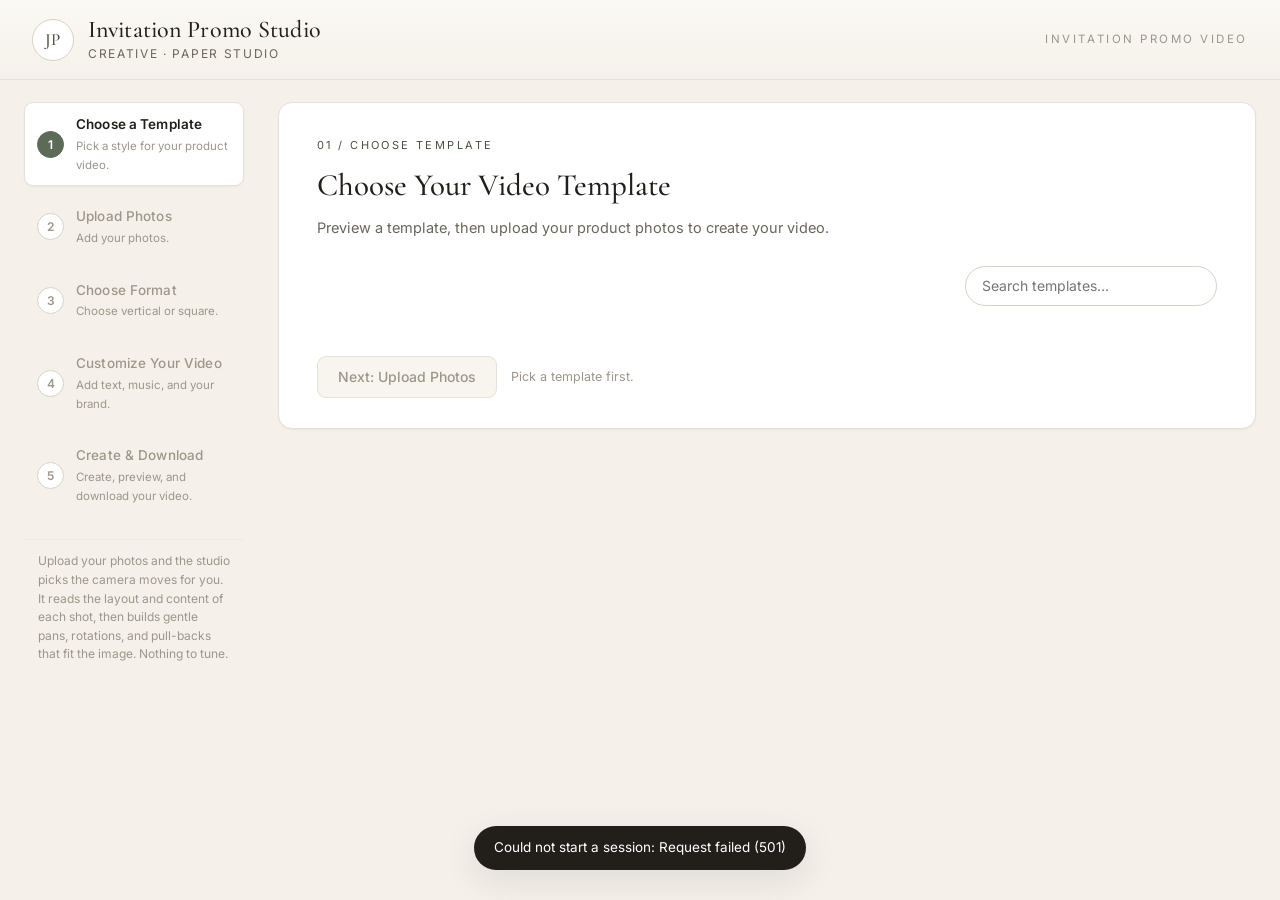
==== static/index.html @ b009c905 "新模版: B&W → Color Reveal (bw_reveal) 2-12 张请柬/纸品图, 每图先黑白再彩色揭示, 黑白与彩色为同一段连续运镜的前后两半(phase 0->0.5/0.5->1" ====
<!DOCTYPE html>
<html lang="en">
<head>
<meta charset="UTF-8">
<meta name="viewport" content="width=device-width, initial-scale=1.0">
<title>Invitation Promo Studio</title>
<link rel="preconnect" href="https://fonts.googleapis.com">
<link rel="preconnect" href="https://fonts.gstatic.com" crossorigin>
<link rel="stylesheet" href="https://fonts.googleapis.com/css2?family=Cormorant+Garamond:wght@400;500;600&family=Inter:wght@400;500;600&display=swap">
<link rel="stylesheet" href="/static/studio.css">
</head>
<body>

<header class="top">
  <div class="brand">
    <span class="mark">JP</span>
    <div class="brand-text">
      <h1>Invitation Promo Studio</h1>
      <p>Creative &middot; Paper Studio</p>
    </div>
  </div>
  <span class="top-tag">Invitation Promo Video</span>
  <!-- 2026-11-04：Studio setup 入口从前台隐藏（ARK key 等配置走 config.json，
       弹窗标记保留，JS 绑定不受影响） -->
  <button class="setup-btn" id="btnSetup" type="button" title="Studio setup" aria-label="Studio setup"
          hidden style="display:none">
    <svg width="17" height="17" viewBox="0 0 24 24" fill="none" stroke="currentColor"
         stroke-width="1.8" stroke-linecap="round" stroke-linejoin="round" aria-hidden="true">
      <line x1="4" y1="7" x2="20" y2="7"/><circle cx="9" cy="7" r="2.4" fill="var(--surface)"/>
      <line x1="4" y1="16" x2="20" y2="16"/><circle cx="15" cy="16" r="2.4" fill="var(--surface)"/>
    </svg>
  </button>
</header>

<div class="shell">

  <!-- step rail (left sidebar) -->
  <nav class="rail" id="rail">
    <button class="rail-item" data-step="1" type="button">
      <span class="dot">1</span>
      <span class="rail-txt">
        <span class="lbl">Choose a Template</span>
        <span class="sub">Pick a style for your product video.</span>
      </span>
    </button>
    <button class="rail-item" data-step="2" type="button">
      <span class="dot">2</span>
      <span class="rail-txt">
        <span class="lbl">Upload Photos</span>
        <span class="sub">Add your photos.</span>
      </span>
    </button>
    <button class="rail-item" data-step="3" type="button">
      <span class="dot">3</span>
      <span class="rail-txt">
        <span class="lbl">Choose Format</span>
        <span class="sub">Choose vertical or square.</span>
      </span>
    </button>
    <button class="rail-item" data-step="4" type="button">
      <span class="dot">4</span>
      <span class="rail-txt">
        <span class="lbl">Customize Your Video</span>
        <span class="sub">Add text, music, and your brand.</span>
      </span>
    </button>
    <button class="rail-item" data-step="5" type="button">
      <span class="dot">5</span>
      <span class="rail-txt">
        <span class="lbl">Create &amp; Download</span>
        <span class="sub">Create, preview, and download your video.</span>
      </span>
    </button>

    <div class="rail-note">
      Upload your photos and the studio picks the camera moves for you. It reads the layout and content
      of each shot, then builds gentle pans, rotations, and pull-backs that fit the image. Nothing to tune.
    </div>
  </nav>

  <!-- ============ Step 1 · choose template ============ -->
  <main class="main">
    <section class="card step" id="step1">
      <div class="eyebrow">01 / Choose template</div>
      <h2>Choose Your Video Template</h2>
      <p class="lede">Preview a template, then upload your product photos to create your video.</p>

      <div class="tpl-bar">
        <div class="tpl-chips" id="tplChips"></div>
        <input class="tpl-search" id="tplSearch" type="search" placeholder="Search templates&hellip;" aria-label="Search templates">
      </div>

      <div class="tpl-grid" id="tplGrid"></div>

      <div class="actions">
        <button class="btn btn-primary" id="btnToStep2" disabled>Next: Upload Photos</button>
        <span class="hint" id="step1Hint">Pick a template first.</span>
      </div>
    </section>

    <!-- ============ Step 2 · upload photos ============ -->
    <section class="card step" id="step2" hidden>
      <div class="eyebrow">02 / Upload photos</div>
      <h2>Add Your Product Photos</h2>
      <p class="lede">Upload a clear photo of your invitation suite. Keep all pieces fully visible and
        details in focus.</p>

      <div class="tpl-pick" id="tplPick"></div>

      <div class="drop" id="drop">
        <input type="file" id="fileInput" accept="image/*" multiple hidden>
        <div class="drop-inner">
          <span class="drop-ico">＋</span>
          <b>Click to upload photos, or drag and drop them here</b>
          <span class="drop-sub">JPG or PNG &middot; Original, high-resolution photos recommended</span>
        </div>
      </div>

      <div class="hint" id="uprog" hidden></div>

      <div class="t5-title-wrap" id="t5TitleWrap" hidden>
        <label class="field"><span>Opening title &middot; headline of the first scene (blank = TOP + photo count)</span>
          <input type="text" id="t5Title" maxlength="24" placeholder="Auto &mdash; e.g. TOP 6"></label>
        <label class="field"><span>Opening subtitle &middot; optional small line under the title</span>
          <input type="text" id="t5Sub" maxlength="60" placeholder="Optional &mdash; leave blank to skip"></label>
      </div>

      <div class="t5-title-wrap" id="carFieldsWrap" hidden>
        <label class="field"><span>Headline &middot; bold top line (e.g. NEW COLLECTION)</span>
          <input type="text" id="carTitle2" maxlength="30" value="NEW COLLECTION"></label>
        <label class="field"><span>Subtitle &middot; light line under the headline (e.g. Our Wedding Invitations)</span>
          <input type="text" id="carTitle1" maxlength="40" value="Our Wedding Invitations"></label>
        <label class="field"><span>Footer text &middot; your website or tagline</span>
          <input type="text" id="carFooter" maxlength="60" value="www.janicepaper.com"></label>
      </div>

      <div class="photos" id="photos"></div>

      <div class="actions">
        <button class="btn btn-quiet" id="btnBack1" type="button">Back to Templates</button>
        <button class="btn btn-primary" id="btnToStep3" disabled>Next: Choose Format</button>
        <span class="hint" id="eta"></span>
      </div>
    </section>

    <!-- ============ Step 3 · choose format ============ -->
    <section class="card step" id="step3" hidden>
      <div class="eyebrow">03 / Choose format</div>
      <h2>Choose Your Video Format</h2>
      <p class="lede">Choose the format that best fits where you&rsquo;ll share your video.</p>

      <div class="ratios" id="ratios"></div>

      <p class="hint" id="ratioKeep"></p>

      <div class="actions">
        <button class="btn btn-quiet" id="btnBack2" type="button">Back to Photos</button>
        <button class="btn btn-primary" id="btnToStep4" type="button">Next</button>
      </div>
    </section>

    <!-- ============ Step 4 · customize your video ============ -->
    <section class="card step" id="step4" hidden>
      <div class="eyebrow">04 / Customize Your Video</div>
      <h2>Customize Your Video</h2>
      <p class="lede">Add text, voiceover, music, and your logo. All optional.</p>

      <div class="shape-tpl">
        <span class="shape-tpl-lbl">Template</span>
        <span class="shape-tpl-moves" id="voTplInfo"></span>
      </div>

      <!-- Block 1 · On-Screen Text -->
      <div class="subcard" id="subCaptions">
        <div class="subcard-head">
          <span class="subcard-no">1</span>
          <div class="subcard-titles">
            <div class="subcard-title">On-Screen Text</div>
            <div class="subcard-sub">Add a short headline to your video.</div>
          </div>
          <label class="switch" title="Add captions">
            <!-- 2026-11-03：有文字版本的模版 Captions 默认开启 -->
            <input type="checkbox" id="capOn">
            <span class="switch-track"><span class="switch-thumb"></span></span>
          </label>
        </div>
        <div class="subcard-body" id="capFields" hidden>
          <div style="margin:0 0 12px" id="capFontWrap">
            <label class="field" style="max-width:320px"><span>Text style</span>
              <select id="capFont" style="width:100%">
                <option value="italic" selected>Serif Italic · Cormorant (default)</option>
                <option value="serif">Serif · Cormorant</option>
                <option value="light">Light Italic · Cormorant</option>
                <option value="script">Script · Great Vibes</option>
              </select>
            </label>
          </div>
          <!-- 2026-11-03 字体样式预览：按客户当前输入的文字实时渲染所选字体（白字、深底） -->
          <div class="font-preview" id="fontPreview" aria-hidden="true">
            <span id="fontPreviewText"></span>
          </div>
          <div id="capFieldsMulti" hidden>
            <label class="field"><span>Collection title · shown on the opening board</span>
              <input id="colTitle" type="text" maxlength="60" placeholder="Our Collection"></label>
          </div>
          <div id="capFieldsGrid" hidden>
            <div style="display:flex;gap:12px;flex-wrap:wrap">
              <label class="field" style="flex:1 1 200px"><span>Title · serif</span>
                <input id="fgTitle" type="text" maxlength="40" placeholder="WEDDING TREND"></label>
              <label class="field" style="flex:1 1 200px"><span>Subtitle · script</span>
                <input id="fgSub" type="text" maxlength="40" placeholder="Dusty Blue"></label>
            </div>
          </div>
          <div id="capFieldsLook" hidden>
            <div style="display:flex;gap:12px;flex-wrap:wrap">
              <label class="field" style="flex:1 1 200px"><span>Title · serif</span>
                <input id="wlTitle" type="text" maxlength="40" placeholder="WEDDING TREND"></label>
              <label class="field" style="flex:1 1 200px"><span>Subtitle · colour name &mdash; detected from your photos, edit if needed</span>
                <input id="wlSub" type="text" maxlength="40" value="" placeholder="e.g. Terracotta &amp; Rust"></label>
            </div>
            <div style="margin-top:8px;display:flex;gap:12px;align-items:center;flex-wrap:wrap">
              <span class="hint" style="margin:0">We read the palette name from your photos. Type your own wording if it doesn&rsquo;t match.</span>
              <button class="btn btn-quiet" id="wlRedetect" type="button" style="margin:0">Detect colours again</button>
            </div>
            <!-- 2026-11-05 用户③：色板编辑器——每档颜色可改名/微调色值，只展示图中实际出现的颜色 -->
            <div id="wlSwatches" style="margin-top:10px;display:flex;flex-direction:row;flex-wrap:wrap;gap:10px;align-items:center"></div>
            <span class="hint" style="display:block;margin-top:6px">Swatches are detected from your photos &mdash; fine-tune any shade before rendering. Only colours actually present are shown.</span>
          </div>
          <div id="capFieldsLine" hidden>
            <label class="field"><span>Video headline</span>
              <input id="capLine" type="text" maxlength="60" placeholder="Suggest Text"></label>
          </div>
          <div id="capFieldsFast" hidden>
            <label class="field"><span>On-screen caption · italic, shown throughout &mdash; leave blank for the default</span>
              <input id="fcText" type="text" maxlength="60" placeholder="the details, the day"></label>
          </div>
          <div id="capFieldsCin" hidden>
            <label class="field"><span>On-screen caption · italic, shown throughout &mdash; leave blank for the default</span>
              <input id="cinText" type="text" maxlength="60" placeholder="the details, the day"></label>
          </div>
          <div id="capFieldsThree" hidden>
            <label class="field"><span>On-screen subtitle &middot; shown in the upper part of the video &mdash; leave blank and we&rsquo;ll write one from your photos</span>
              <input id="tsText" type="text" maxlength="60" placeholder="Your three-screen story"></label>
          </div>
          <div id="capFieldsDecor" hidden>
            <label class="field"><span>On-screen text &middot; shown in the upper part of the video &mdash; leave blank and we&rsquo;ll write one from your photos</span>
              <input id="decorCap" type="text" maxlength="60" placeholder="Timeless details, beautifully made"></label>
          </div>
          <div id="capFieldsBw" hidden>
            <label class="field"><span>Opening title &middot; italic serif, shown for 1 second &mdash; leave blank for the default</span>
              <input id="bwText" type="text" maxlength="60" placeholder="details ...incoming"></label>
          </div>
        </div>
      </div>

      <!-- Block 2 · Voiceover -->
      <div class="subcard" id="subVoiceover">
        <div class="subcard-head">
          <span class="subcard-no">2</span>
          <div class="subcard-titles">
            <div class="subcard-title">Voiceover</div>
            <div class="subcard-sub">Add an AI-generated voice to introduce your design.</div>
          </div>
          <label class="switch" title="Add AI voiceover">
            <input type="checkbox" id="voOn">
            <span class="switch-track"><span class="switch-thumb"></span></span>
          </label>
        </div>
        <div class="subcard-body" id="voFields" hidden>
          <label class="field"><span>Key product detail</span>
            <input id="voSelling" type="text" maxlength="80" placeholder="hot-foil stamping on textured cotton paper"></label>
          <label class="field"><span>Call to action</span>
            <select id="voCta" style="width:100%;max-width:420px">
              <option value="view">See the full collection</option>
              <option value="inquire">Ask about custom orders</option>
              <option value="samples">Request samples</option>
            </select></label>
          <p class="hint" style="margin-top:8px">A short English narration is written to match your video&rsquo;s timing and burned in as subtitles. Adds about a minute.</p>
        </div>
      </div>

      <!-- Block 3 · Branding -->
      <div class="subcard" id="subBranding">
        <div class="subcard-head">
          <span class="subcard-no">3</span>
          <div class="subcard-titles">
            <div class="subcard-title">Logo &amp; End Card</div>
            <div class="subcard-sub">Add your logo and a closing tagline at the end of the video.</div>
          </div>
          <label class="switch" title="Enable branding outro">
            <input type="checkbox" id="brandOn">
            <span class="switch-track"><span class="switch-thumb"></span></span>
          </label>
        </div>
        <div class="subcard-body" id="brandFields" hidden>
          <label class="field" style="max-width:420px"><span>Logo · PNG (transparent) or JPG — both supported</span>
            <span class="upload-pill" id="logoPill">
              <span class="upload-pill-txt" id="logoName">No logo selected</span>
              <span class="upload-pill-btn">Upload logo
                <input id="logoFile" type="file" accept="image/png,image/*" hidden>
              </span>
            </span>
          </label>
          <label class="field" style="max-width:420px"><span>Tagline (optional)</span>
            <input id="brandTagline" type="text" maxlength="60" placeholder="Optional &mdash; e.g. Made with care"></label>
          <p class="hint" id="logoHint" style="margin-top:8px" hidden></p>
        </div>
      </div>

      <!-- Block 4 · Background Music -->
      <div class="subcard" id="subMusic">
        <div class="subcard-head">
          <span class="subcard-no">4</span>
          <div class="subcard-titles">
            <div class="subcard-title">Background Music</div>
            <div class="subcard-sub">Use the template music, upload your own, or create a video without music.</div>
          </div>
        </div>
        <div class="subcard-body" id="bgmFields">
          <div style="display:flex;gap:12px;align-items:flex-end;flex-wrap:wrap">
            <label class="field" style="flex:1 1 260px">
              <span>Music</span>
              <select id="bgmSel" style="width:100%">
                <option value="" selected>Use Template Music</option>
                <option value="__upload__">Upload My Own Music</option>
                <option value="__none__">No Music</option>
              </select>
            </label>
            <label class="btn btn-quiet" style="margin:0;cursor:pointer">Upload Music
              <input id="bgmFile" type="file" accept=".mp3,.wav,.m4a,.ogg,.flac,audio/*" hidden>
            </label>
          </div>
          <p class="hint" id="bgmHint" style="margin-top:8px" hidden></p>
        </div>
      </div>

      <div class="actions">
        <button class="btn btn-quiet" id="btnBack2b" type="button">Back to Photos</button>
        <button class="btn btn-primary" id="btnToStep5" type="button">Create Video</button>
      </div>
    </section>

    <!-- ============ Step 5 · create & download ============ -->
    <section class="card step" id="step5" hidden>
      <div class="eyebrow">05 / Generate video</div>
      <h2 id="s4Title">Creating Your Video</h2>
      <p class="lede" id="s4Lede">Your video is being created. Please keep this tab open until it&rsquo;s ready.</p>

      <div class="renderbox" id="renderBox">
        <div class="bar big"><div class="bar-fill" id="renderFill"></div></div>
        <div class="renderstatus" id="renderStatus">Starting&hellip;</div>
      </div>

      <div class="result" id="result" hidden>
        <div class="result-stage">
          <video id="resultVideo" controls playsinline preload="metadata"></video>
        </div>
        <div class="videoerr" id="videoErr" hidden></div>
        <div class="result-meta" id="resultMeta"></div>
        <div class="actions">
          <a class="btn btn-primary" id="btnDownload" download>Download video</a>
          <button class="btn btn-quiet" id="btnAgain" type="button">Make another video</button>
        </div>
      </div>

      <div class="err" id="renderErr" hidden></div>
    </section>

  </main>

  <!-- right · progress summary -->
  <aside class="aside" id="aside">
    <div class="aside-card">
      <h3>Video Summary</h3>
      <ul class="aside-list" id="asideList"></ul>
      <p class="aside-note">Photos stay private and are removed automatically when you close this tab.</p>
    </div>
  </aside>

</div>

<!-- setup modal (admin) -->
<div class="mask" id="setupModal" hidden>
  <div class="modal">
    <div class="modal-head">
      <h2>Studio setup</h2>
      <button class="x" id="btnSetupClose" type="button" title="Close">&times;</button>
    </div>
    <p class="hint">The photo read and any AI features use this Volcengine Ark key. Leave it blank to run on local compute only.</p>
    <label class="field"><span>ARK API key</span>
      <input type="password" id="cfgKey" placeholder="Paste your Volcengine Ark API key"></label>
    <label class="field"><span>Endpoint</span>
      <input id="cfgEp" placeholder="https://ark.cn-beijing.volces.com/api/v3"></label>
    <div class="modal-actions">
      <button class="btn btn-quiet" id="btnCfgTest" type="button">Test connection</button>
      <span class="hint" id="cfgTestOut"></span>
      <span class="spacer"></span>
      <button class="btn btn-quiet" id="btnCfgCancel" type="button">Cancel</button>
      <button class="btn btn-primary" id="btnCfgSave" type="button">Save</button>
    </div>
  </div>
</div>

<div class="toast" id="toast" hidden></div>

<!-- uploaded-photo preview lightbox（2026-11-03：上传图片点击放大预览） -->
<div class="mask" id="photoLightbox" hidden>
  <div class="lb">
    <button class="lb-x" id="photoLbClose" type="button" title="Close">&times;</button>
    <img id="photoLbImg" alt="">
  </div>
</div>

<!-- template preview lightbox -->
<div class="mask" id="tplLightbox" hidden>
  <div class="lb">
    <button class="lb-x" id="tplLbClose" type="button" title="Close">&times;</button>
    <!-- The sample video carries music: opening it is a user gesture, so the browser allows playback with sound -->
    <video id="tplLbVideo" controls loop playsinline preload="auto"></video>
    <div class="lb-cap" id="tplLbCap"></div>
  </div>
</div>

<script src="/static/studio.js"></script>
</body>
</html>
---- static/studio.css ----
/* ============================================================================
   Invitation Promo Studio · client-facing shell
   Warm paper / editorial minimal. Same palette as the studio design system.
   Only what a client needs: add photos → pick a length → render & download.
   ========================================================================== */

:root {
  --paper:        #F5F1EA;
  --paper-tint:   #FBF9F5;
  --surface:      #FFFFFF;
  --surface-sunk: #F8F5EF;
  --line:         #E7E1D6;
  --line-soft:    #EFEBE3;
  --line-strong:  #D9D2C5;

  --ink:          #221F1B;
  --ink-2:        #6C655B;
  --ink-3:        #9E968A;

  --accent:       #5C6B57;
  --accent-deep:  #46513F;
  --accent-tint:  #EDF1E9;

  --ok:           #4C7A5E;
  --ok-tint:      #EDF4EF;
  --bad:          #A8524A;
  --bad-tint:     #F8EDEC;
  --warn:         #8E6F33;
  --warn-tint:    #F8F2E4;

  --radius:       14px;
  --radius-sm:    9px;
  --radius-xs:    6px;

  --shadow-1: 0 1px 2px rgba(34, 31, 27, .05);
  --shadow-2: 0 10px 34px rgba(34, 31, 27, .10);

  --serif: "Cormorant Garamond", "Iowan Old Style", "Palatino Linotype", Palatino,
           Georgia, "Times New Roman", serif;
  --sans:  "Inter", -apple-system, BlinkMacSystemFont, "Segoe UI", Roboto,
           "Helvetica Neue", Arial, sans-serif;
}

* { box-sizing: border-box; margin: 0; padding: 0; }
[hidden] { display: none !important; }

html { -webkit-text-size-adjust: 100%; }

body {
  background: var(--paper);
  color: var(--ink);
  font-family: var(--sans);
  font-size: 15px;
  line-height: 1.62;
  -webkit-font-smoothing: antialiased;
  padding-bottom: 64px;
}

/* ---------------- top bar (logo left · setup right) ---------------- */
.top {
  display: flex; align-items: center; gap: 18px;
  border-bottom: 1px solid var(--line);
  background: linear-gradient(180deg, var(--paper-tint), var(--paper));
  padding: 16px 32px;
}
.brand { display: flex; align-items: center; gap: 14px; }
.mark {
  width: 42px; height: 42px; flex: none;
  border: 1px solid var(--line-strong); border-radius: 50%;
  background: var(--surface); color: var(--accent-deep);
  font-family: var(--serif); font-size: 17px; font-weight: 500; letter-spacing: .03em;
  line-height: 40px; text-align: center;
}
.brand-text h1 {
  font-family: var(--serif); font-weight: 500; font-size: 24px;
  letter-spacing: .005em; line-height: 1.15;
}
.brand-text p { color: var(--ink-2); font-size: 12px; letter-spacing: .14em; text-transform: uppercase; }
.top-tag {
  margin-left: auto; color: var(--ink-3); font-size: 11.5px;
  letter-spacing: .22em; text-transform: uppercase;
}
.setup-btn {
  flex: none; width: 40px; height: 40px; border-radius: 50%;
  border: 1px solid var(--line-strong); background: var(--surface); color: var(--ink-2);
  cursor: pointer; display: flex; align-items: center; justify-content: center;
  transition: .15s;
}
.setup-btn:hover { color: var(--accent-deep); border-color: var(--accent); background: var(--accent-tint); }

/* ---------------- shell: sidebar rail + main content ---------------- */
.shell {
  display: flex; align-items: flex-start; gap: 34px;
  padding: 22px 32px 60px;
  max-width: 1560px; margin: 0 auto;
}

/* ---------------- step rail (left sidebar, flush under the logo) ---------------- */
.rail {
  flex: none; width: 252px; position: sticky; top: 22px;
  margin-left: 0; padding-left: 0;
  display: flex; flex-direction: column; gap: 8px;
}
.rail-item {
  display: flex; align-items: center; gap: 12px; width: 100%; text-align: left;
  font: inherit; cursor: pointer;
  border: 1px solid transparent; border-radius: var(--radius-sm);
  background: none; color: var(--ink-3); padding: 11px 12px; transition: .15s;
}
.rail-item .dot {
  width: 27px; height: 27px; flex: none; border-radius: 50%;
  border: 1px solid var(--line-strong); background: var(--surface);
  font-size: 12px; font-weight: 600; line-height: 25px; text-align: center; color: var(--ink-3);
}
.rail-item .rail-txt { display: flex; flex-direction: column; gap: 1px; min-width: 0; }
.rail-item .lbl { font-size: 13.5px; font-weight: 500; letter-spacing: .01em; color: inherit; }
.rail-item .sub { font-size: 11.5px; color: var(--ink-3); }
.rail-item:hover { background: var(--surface-sunk); }
.rail-item.on {
  color: var(--ink); background: var(--surface);
  border-color: var(--line); box-shadow: var(--shadow-1);
}
.rail-item.on .dot { background: var(--accent); border-color: var(--accent); color: #fff; }
.rail-item.on .lbl { font-weight: 600; }
.rail-item.done { color: var(--ink-2); }
.rail-item.done .dot { background: var(--accent-tint); border-color: var(--accent); color: var(--accent-deep); }
.rail-note {
  margin-top: 14px; padding: 12px 14px; color: var(--ink-3); font-size: 12px; line-height: 1.55;
  border-top: 1px solid var(--line-soft);
}
.main { flex: 1; min-width: 0; max-width: 900px; }

/* ---------------- right · progress summary ---------------- */
.aside { flex: none; width: 248px; margin-left: auto; position: sticky; top: 22px; }
.aside-card {
  background: var(--surface);
  border: 1px solid var(--line);
  border-radius: var(--radius);
  padding: 20px 22px 16px;
  box-shadow: var(--shadow-1);
}
.aside-card h3 { font-size: 14px; font-weight: 600; margin-bottom: 14px; }
.aside-list { list-style: none; display: flex; flex-direction: column; gap: 12px; }
.aside-item { display: flex; align-items: flex-start; gap: 10px; }
.aside-item .ic {
  width: 20px; height: 20px; flex: none; margin-top: 1px; border-radius: 50%;
  border: 1px solid var(--line-strong); background: var(--surface);
  font-size: 11px; font-weight: 600; line-height: 18px; text-align: center; color: var(--ink-3);
}
.aside-item.done .ic { background: var(--accent); border-color: var(--accent); color: #fff; }
.aside-item .tx { min-width: 0; }
.aside-item .tx b { display: block; font-size: 13px; font-weight: 600; color: var(--ink); line-height: 1.35; }
.aside-item .tx span { display: block; font-size: 11.5px; color: var(--ink-3); line-height: 1.4; }
.aside-item:not(.done) .tx b { color: var(--ink-3); font-weight: 500; }
.aside-note {
  margin-top: 15px; padding-top: 12px; border-top: 1px solid var(--line-soft);
  color: var(--ink-3); font-size: 11px; line-height: 1.55;
}
@media (max-width: 1280px) {
  /* 中屏（≤1280）：隐藏右侧进度摘要，main 自限宽居中，避免大块空白偏左；rail 略缩 */
  .aside { display: none; }
  .main { max-width: 980px; margin: 0 auto; }
  .rail { width: 220px; }
  .shell { padding: 22px 24px 56px; }
  /* tpl-grid 保持大屏的居中（用户 2026-10-15：模版卡片靠左显示难看，必须居中） */
}

@media (max-width: 1024px) {
  /* 平板竖屏 / 小桌面：rail 进一步缩窄，photos 6→4 列；shell 收紧 padding */
  .rail { width: 168px; }
  .shell { gap: 24px; padding: 20px 20px 50px; }
  .photos { grid-template-columns: repeat(4, minmax(0, 1fr)); }
  /* 平板/小桌面：格子最小 200px，卡片略小一档 */
  .tpl-grid { grid-template-columns: repeat(auto-fill, minmax(200px, 1fr)); }
}

@media (max-width: 480px) {
  /* 真手机（≤480）：photos 2 列、tpl-card 单列堆叠；rail 项 2 列网格 */
  .photos { grid-template-columns: repeat(2, minmax(0, 1fr)); }
  .tpl-grid { grid-template-columns: 1fr; }
  .tpl-card { width: 100%; min-height: auto; }
  .rail-item { flex: 1 1 45%; }
  .step h2 { font-size: 22px; }
  .card { padding: 20px 16px; }
  .top { padding: 12px 16px; }
}

/* ---------------- cards / steps ---------------- */
.card {
  background: var(--surface);
  border: 1px solid var(--line);
  border-radius: var(--radius);
  padding: 34px 38px 30px;
  box-shadow: var(--shadow-1);
}
.eyebrow {
  font-size: 11px; letter-spacing: .22em; text-transform: uppercase;
  color: var(--accent-deep); margin-bottom: 12px;
}
.step h2 {
  font-family: var(--serif); font-weight: 500; font-size: 31px; line-height: 1.2;
  margin-bottom: 12px;
}
.lede { color: var(--ink-2); font-size: 14.5px; max-width: 68ch; margin-bottom: 26px; }
.hint { color: var(--ink-3); font-size: 12.5px; }
.tag {
  font-size: 10.5px; letter-spacing: .1em; text-transform: uppercase;
  color: var(--ink-3); border: 1px solid var(--line-strong);
  border-radius: 999px; padding: 2px 9px; vertical-align: 3px; margin-left: 6px;
}

/* ---------------- dropzone ---------------- */
.drop {
  border: 1.5px dashed var(--line-strong); border-radius: var(--radius);
  background: var(--surface-sunk); padding: 38px 24px; text-align: center;
  cursor: pointer; transition: border-color .15s, background .15s;
}
.drop:hover, .drop.over { border-color: var(--accent); background: var(--accent-tint); }
.drop-ico {
  display: block; font-size: 26px; color: var(--accent); line-height: 1; margin-bottom: 10px;
}
.drop-inner b { display: block; font-size: 15.5px; font-weight: 600; }
.drop-sub { display: block; color: var(--ink-3); font-size: 12.5px; margin-top: 6px; }

/* ---------------- check progress ---------------- */
.checkbar { display: flex; align-items: center; gap: 14px; margin-top: 18px; }
.checktext { color: var(--ink-2); font-size: 13px; white-space: nowrap; }
.bar { flex: 1; height: 4px; border-radius: 999px; background: var(--line-soft); overflow: hidden; }
.bar.big { height: 6px; }
.bar-fill { height: 100%; width: 0; background: var(--accent); transition: width .4s ease; }

/* ---------------- photo cards (compact grid, reorderable) ---------------- */
.photos {
  display: grid; grid-template-columns: repeat(6, minmax(0, 1fr));
  gap: 12px; margin-top: 20px;
}
.photo {
  position: relative; border: 1px solid var(--line); border-radius: var(--radius-xs);
  overflow: hidden; background: var(--surface); transition: border-color .15s, box-shadow .15s;
}
.photo.ok { border-color: #CFE0D5; }
.photo.warn { border-color: #E6D9BC; }
.photo.bad { border-color: #E2C4C0; }
.photo .thumb {
  position: relative; aspect-ratio: 4 / 5; background: var(--surface-sunk);
  cursor: zoom-in; overflow: hidden;
}
.photo .thumb img { width: 100%; height: 100%; object-fit: cover; display: block; }
.photo .ord {
  position: absolute; left: 6px; top: 6px; width: 19px; height: 19px; border-radius: 50%;
  background: rgba(255,255,255,.94); border: 1px solid var(--line); color: var(--ink);
  font-size: 10.5px; font-weight: 600; line-height: 17px; text-align: center;
}
.photo .hov {
  position: absolute; left: 0; right: 0; bottom: 0; display: flex; gap: 2px;
  padding: 16px 5px 5px; opacity: 0; transition: opacity .15s;
  background: linear-gradient(180deg, rgba(34,31,27,0), rgba(34,31,27,.70));
}
.photo:hover .hov { opacity: 1; }
.hov .ic {
  flex: 1; font: inherit; font-size: 11.5px; line-height: 1.1; color: #fff; cursor: pointer;
  background: rgba(255,255,255,.18); border: none; border-radius: 5px; padding: 4px 0;
}
.hov .ic:hover { background: rgba(255,255,255,.4); }
.hov .ic:disabled { opacity: .3; cursor: default; }
.photo .meta { padding: 7px 8px 8px; font-size: 11px; line-height: 1.4; min-height: 50px; }
.photo .meta .st { display: block; font-weight: 600; color: var(--ink-2); }
.photo.ok .meta .st { color: var(--ok); }
.photo.warn .meta .st { color: var(--warn); }
.photo.bad .meta .st { color: var(--bad); }
.photo .meta .why {
  display: -webkit-box; -webkit-line-clamp: 2; -webkit-box-orient: vertical;
  overflow: hidden; color: var(--ink-3);
}
.photo.dragging { opacity: .4; }
.photo.dropzone { outline: 2px solid var(--accent); outline-offset: 1px; }
.photo .spin { position: absolute; inset: 0; background: rgba(255,255,255,.72);
  display: flex; align-items: center; justify-content: center; }
.photo .grip {
  position: absolute; right: 6px; top: 6px; width: 19px; height: 19px; border-radius: 4px;
  background: rgba(255,255,255,.9); border: 1px solid var(--line); color: var(--ink-3);
  font-size: 11px; line-height: 17px; text-align: center; cursor: grab;
}
.photo .row { display: none; }
/* Collection Showcase：每张图下面一个「款式名」输入框（可选，留空则该段不出名牌） */
.photo .name-input {
  display: block; width: 100%; box-sizing: border-box; margin-top: 7px;
  font: inherit; font-size: 12.5px; color: var(--ink);
  background: var(--surface); border: 1px solid var(--line-strong);
  border-radius: var(--radius-xs); padding: 6px 9px;
}
.photo .name-input:focus { outline: 2px solid var(--accent-tint); border-color: var(--accent); }

/* TOP 5 opening-title fields (first-scene headline + optional subtitle) */
.t5-title-wrap { margin: 18px 0 4px; padding: 14px 16px; border: 1px solid var(--line);
  border-radius: var(--radius-xs); background: var(--paper-tint);
  display: grid; grid-template-columns: 1fr 1fr; gap: 0 18px; }
.t5-title-wrap .field { margin: 0; }
/* TOP 5 Countdown: per-photo SKU + rank inputs sit under each photo */
.photo .top5-fields { display: flex; gap: 6px; margin-top: 7px; }
.photo .top5-fields .name-input { margin-top: 0; }
.photo .top5-fields .rank-input { flex: 0 0 104px; max-width: 104px; }
/* Collection Showcase：每张图的运镜类型选择（细节 / 全图 / 旋转） */
.shot-sel { display: flex; gap: 5px; margin-top: 6px; }
.shot-opt {
  flex: 1 1 0; font: inherit; font-size: 11.5px; line-height: 1;
  color: var(--ink-2); background: var(--surface);
  border: 1px solid var(--line-strong); border-radius: var(--radius-xs);
  padding: 6px 4px; cursor: pointer; transition: all .12s ease;
  white-space: nowrap;
}
.shot-opt:hover { border-color: var(--accent); color: var(--ink); }
.shot-opt.on {
  background: var(--accent); border-color: var(--accent);
  color: #fff; font-weight: 600;
}
/* Collection Showcase：开场大标题输入（仅该模版显示） */
.col-title { margin: 0 0 16px; }
.col-title .field { margin: 0; }
.col-title .field input { max-width: 420px; }

/* ---- Step 4 · separated subcards (Captions / Voiceover / Branding / Music) ---- */
.subcard {
  border: 1px solid var(--line);
  border-radius: var(--radius);
  background: var(--surface);
  padding: 16px 18px;
  margin: 14px 0;
  box-shadow: var(--shadow-1);
  transition: border-color .15s, background .15s, box-shadow .15s;
}
.subcard.on { border-color: var(--accent); background: var(--accent-tint); box-shadow: inset 0 0 0 1px var(--accent); }
.subcard-head { display: flex; align-items: center; gap: 12px; }
.subcard-no {
  flex: none; width: 26px; height: 26px; border-radius: 50%;
  background: var(--surface-sunk); border: 1px solid var(--line-strong);
  color: var(--ink-2); font-size: 13px; font-weight: 600;
  display: flex; align-items: center; justify-content: center;
}
.subcard.on .subcard-no { background: var(--accent); border-color: var(--accent); color: #fff; }
.subcard-titles { flex: 1 1 auto; min-width: 0; }
.subcard-title { font-size: 15.5px; font-weight: 600; color: var(--ink); letter-spacing: .01em; }
.subcard-sub { font-size: 12.5px; color: var(--ink-2); margin-top: 1px; }
.subcard-body { padding-top: 14px; margin-top: 14px; border-top: 1px solid var(--line-soft); }
.subcard-body[hidden] { display: none !important; }
.subcard .field { margin: 14px 0; }
.subcard .field:first-child { margin-top: 0; }

/* toggle switch (Captions / Voiceover) */
.switch { flex: none; position: relative; display: inline-block; width: 42px; height: 24px; cursor: pointer; }
.switch input { position: absolute; opacity: 0; width: 100%; height: 100%; margin: 0; cursor: pointer; }
.switch-track {
  position: absolute; inset: 0; background: var(--line-strong); border-radius: 999px;
  transition: background .18s;
}
.switch-track::after {
  content: ""; position: absolute; top: 3px; left: 3px; width: 18px; height: 18px;
  background: #fff; border-radius: 50%; box-shadow: var(--shadow-1); transition: transform .18s;
}
.switch input:checked + .switch-track { background: var(--accent); }
.switch input:checked + .switch-track::after { transform: translateX(18px); }

/* logo upload pill (Branding block) */
.upload-pill {
  display: inline-flex; align-items: stretch; gap: 0; max-width: 420px; width: 100%;
  border: 1px solid var(--line-strong); border-radius: var(--radius-sm);
  background: var(--surface-sunk); overflow: hidden;
}
.upload-pill-txt {
  flex: 1 1 auto; padding: 9px 12px; font-size: 13px; color: var(--ink-2);
  white-space: nowrap; overflow: hidden; text-overflow: ellipsis;
}
.upload-pill-btn {
  flex: none; display: inline-flex; align-items: center; padding: 9px 16px;
  background: var(--accent); color: #fff; font-size: 13px; font-weight: 500; cursor: pointer;
}
.upload-pill-btn:hover { background: var(--accent-deep); }
.upload-pill-btn input { display: none; }
.hint.bad { color: var(--bad); }

.mini {
  font: inherit; font-size: 12.5px; color: var(--ink-2); background: none;
  border: 1px solid var(--line-strong); border-radius: var(--radius-xs);
  padding: 4px 11px; cursor: pointer; transition: .14s;
}
.mini:hover { color: var(--ink); border-color: var(--ink-3); background: var(--paper-tint); }
.spinner {
  width: 22px; height: 22px; border: 2px solid var(--line-strong);
  border-top-color: var(--accent); border-radius: 50%; animation: spin .8s linear infinite;
}
@keyframes spin { to { transform: rotate(360deg); } }
.spinner {
  width: 22px; height: 22px; border: 2px solid var(--line-strong);
  border-top-color: var(--accent); border-radius: 50%; animation: spin .8s linear infinite;
}
@keyframes spin { to { transform: rotate(360deg); } }

.note-line {
  margin-top: 18px; font-size: 13px; color: var(--ink-2);
  background: var(--warn-tint); border: 1px solid #E6D9BC; border-radius: var(--radius-sm);
  padding: 11px 14px;
}

/* ---------------- actions ---------------- */
.actions { display: flex; align-items: center; gap: 14px; margin-top: 28px; flex-wrap: wrap; }
.actions.right { justify-content: flex-end; }
.btn {
  font: inherit; font-size: 14px; font-weight: 500; border-radius: var(--radius-sm);
  border: 1px solid var(--line-strong); background: var(--surface); color: var(--ink);
  padding: 10px 20px; cursor: pointer; transition: .15s; text-decoration: none;
  display: inline-block; line-height: 1.4;
}
.btn:hover { background: var(--paper-tint); border-color: var(--ink-3); }
.btn-primary { background: var(--accent); border-color: var(--accent); color: #fff; }
.btn-primary:hover { background: var(--accent-deep); border-color: var(--accent-deep); }
.btn-primary:disabled, .btn:disabled {
  background: var(--surface-sunk); border-color: var(--line); color: var(--ink-3); cursor: not-allowed;
}
.btn-quiet { background: none; border-color: transparent; color: var(--ink-2); }
.btn-quiet:hover { background: var(--surface-sunk); border-color: var(--line); color: var(--ink); }

/* ---------------- summary + lengths ---------------- */
.summary {
  border: 1px solid var(--line); background: var(--surface-sunk); border-radius: var(--radius-sm);
  padding: 15px 18px; font-size: 14px; color: var(--ink-2); margin-bottom: 22px;
}
.summary b { color: var(--ink); font-weight: 600; }

.lengths { display: grid; grid-template-columns: repeat(auto-fit, minmax(200px, 1fr)); gap: 14px; }
.len {
  border: 1px solid var(--line-strong); border-radius: var(--radius-sm); background: var(--surface);
  padding: 18px 18px 16px; cursor: pointer; text-align: left; font: inherit; transition: .15s;
  position: relative;
}
.len:hover { border-color: var(--accent); background: var(--paper-tint); }
.len.on { border-color: var(--accent); background: var(--accent-tint); box-shadow: inset 0 0 0 1px var(--accent); }
.len .lname { display: block; font-size: 12px; letter-spacing: .1em; text-transform: uppercase; color: var(--ink-3); }
.len .ltime { display: block; font-family: var(--serif); font-size: 30px; line-height: 1.2; margin-top: 4px; }
.len .ldesc { display: block; font-size: 12.5px; color: var(--ink-2); margin-top: 5px; }
.len .rec {
  position: absolute; right: 12px; top: 12px; font-size: 10px; letter-spacing: .08em;
  text-transform: uppercase; color: var(--accent-deep); background: var(--accent-tint);
  border: 1px solid var(--accent); border-radius: 999px; padding: 2px 8px;
}

/* ---------------- ratios (video shape · 2026-10-10) ---------------- */
.ratios { display: grid; grid-template-columns: repeat(auto-fit, minmax(190px, 1fr)); gap: 14px; }
.ratio {
  border: 1px solid var(--line-strong); border-radius: var(--radius-sm); background: var(--surface);
  padding: 18px; cursor: pointer; text-align: left; font: inherit; transition: .15s;
  display: flex; flex-direction: column; align-items: flex-start; gap: 9px;
}
.ratio:hover { border-color: var(--accent); background: var(--paper-tint); }
.ratio.on { border-color: var(--accent); background: var(--accent-tint); box-shadow: inset 0 0 0 1px var(--accent); }
.ratio .rname { font-size: 12px; letter-spacing: .1em; text-transform: uppercase; color: var(--ink-3); }
.ratio .rdesc { font-size: 12.5px; color: var(--ink-2); }
/* 画幅图标：纯 CSS 边框画出形状（竖长方形 = 9:16 / 正方形 = 1:1），不依赖图片。
   客户 2026-10-14 只保留这两种格式，图标即对应的一竖一正。 */
.ratio .rshape { display: block; border: 2px solid var(--accent-deep); border-radius: 4px; background: var(--paper-tint); }
.ratio .rshape.r9-16 { width: 36px; height: 62px; }
.ratio .rshape.r1-1 { width: 56px; height: 56px; }
/* 保留（当前不展示）：4:5 / 16:9 曾作为可选画幅 */
.ratio .rshape.r4-5 { width: 46px; height: 58px; }
.ratio .rshape.r16-9 { width: 64px; height: 36px; }
.ratio[aria-pressed="true"] .rshape { background: var(--surface); }

/* step4 设置卡：Add Captions / Add AI Voiceover —— 可分别开关的 checkbox 卡，
   复用 .ratios 网格 + .ratio 卡片外观；勾选态用 :has(input:checked) 驱动 */
.ratio.optcard { flex-direction: row; align-items: flex-start; gap: 11px; cursor: pointer; }
.ratio.optcard input { flex: none; width: 15px; height: 15px; margin-top: 3px; accent-color: var(--accent); cursor: pointer; }
.ratio.optcard .opt-txt { display: block; }
.ratio.optcard:has(input:checked) {
  border-color: var(--accent); background: var(--accent-tint); box-shadow: inset 0 0 0 1px var(--accent);
}

/* 第三步：显式告诉客户「运镜来自模版 / 画幅由你选」，避免以为换画幅会换运镜 */
.shape-tpl {
  display: flex; align-items: baseline; gap: 10px; flex-wrap: wrap;
  border: 1px solid var(--line-soft); border-radius: var(--radius-sm);
  background: var(--paper-tint); padding: 12px 14px; margin: 0 0 18px;
}
.shape-tpl-lbl { font-size: 11px; letter-spacing: .1em; text-transform: uppercase; color: var(--ink-3); }
.shape-tpl-moves { font-size: 13px; color: var(--ink-2); }
#ratioKeep { margin-top: 4px; }

/* ---------------- music (auto-matched, no picking) ---------------- */
.music { margin-top: 30px; border-top: 1px solid var(--line-soft); padding-top: 22px; }
.music-head h3 { font-size: 15px; font-weight: 600; margin-bottom: 3px; }
/* 已隐藏（用户要求 2026-09-30）：不向客户展示具体曲名/BPM 匹配信息。
   元素保留在 DOM 里（studio.js 仍写入 bgmName/bgmNote），仅视觉隐藏。 */
.music-auto {
  display: none;
}
select, input[type="text"], input[type="password"] {
  font: inherit; font-size: 14px; color: var(--ink);
  background: var(--surface); border: 1px solid var(--line-strong);
  border-radius: var(--radius-xs); padding: 9px 12px; min-width: 200px;
}
select:focus, input:focus { outline: 2px solid var(--accent-tint); border-color: var(--accent); }

/* ---------------- render ---------------- */
.renderbox { padding: 6px 0 4px; }
.renderstatus { margin-top: 14px; color: var(--ink-2); font-size: 13.5px; }
.result { margin-top: 22px; }
/* 结果视频按原始比例居中，限宽限高，不再撑成一条左右带黑边的整宽黑框 */
.result-stage { display: flex; justify-content: center; }
.result video {
  width: auto; height: auto; max-width: min(100%, 430px); max-height: 62vh;
  border-radius: var(--radius-sm); background: #000; display: block; box-shadow: var(--shadow-2);
}
.videoerr {
  margin-top: 14px; background: var(--paper-tint); border: 1px solid var(--line-strong);
  color: var(--ink-2); border-radius: var(--radius-sm); padding: 13px 16px; font-size: 13.5px;
}
.videoerr a { color: var(--accent-deep); }
.result-meta { color: var(--ink-2); font-size: 13px; margin-top: 12px; }
.err {
  margin-top: 20px; background: var(--bad-tint); border: 1px solid #E2C4C0;
  color: #8E4038; border-radius: var(--radius-sm); padding: 13px 16px; font-size: 13.5px;
}

/* ---------------- footer ---------------- */
/* 已移除页脚：设置入口移至右上角 setup-btn（2026-09-30 版式改版） */
.linkbtn {
  font: inherit; font-size: 12.5px; color: var(--ink-3); background: none; border: none;
  cursor: pointer; text-decoration: underline; text-underline-offset: 3px;
}
.linkbtn:hover { color: var(--ink-2); }

/* ---------------- modal ---------------- */
.mask {
  position: fixed; inset: 0; background: rgba(34, 31, 27, .34);
  display: flex; align-items: center; justify-content: center; padding: 24px; z-index: 40;
}
.modal {
  background: var(--surface); border-radius: var(--radius); box-shadow: var(--shadow-2);
  width: min(520px, 100%); padding: 26px 28px 22px;
}
.modal-head { display: flex; align-items: baseline; justify-content: space-between; margin-bottom: 8px; }
.modal-head h2 { font-family: var(--serif); font-weight: 500; font-size: 24px; }
.x { font: inherit; font-size: 22px; line-height: 1; background: none; border: none;
  color: var(--ink-3); cursor: pointer; }
.x:hover { color: var(--ink); }
.field { display: block; margin: 14px 0; }
.field span { display: block; font-size: 12.5px; color: var(--ink-2); margin-bottom: 6px; }
.field input { width: 100%; }
.modal-actions { display: flex; align-items: center; gap: 10px; margin-top: 22px; }
.modal-actions .spacer { flex: 1; }

/* ---------------- toast ---------------- */
.toast {
  position: fixed; left: 50%; bottom: 30px; transform: translateX(-50%);
  background: var(--ink); color: #fff; font-size: 13.5px;
  padding: 11px 20px; border-radius: 999px; box-shadow: var(--shadow-2); z-index: 60;
}

/* ---------------- lightbox ---------------- */
.lb { position: relative; max-width: min(720px, 90vw); }
.lb img {
  max-width: 100%; max-height: 78vh; display: block; margin: 0 auto;
  border-radius: var(--radius-sm); background: #fff; box-shadow: var(--shadow-2);
}
.lb-x {
  position: absolute; right: -14px; top: -14px; width: 32px; height: 32px; border-radius: 50%;
  border: 1px solid var(--line-strong); background: #fff; color: var(--ink-2);
  font: inherit; font-size: 19px; line-height: 1; cursor: pointer;
}
.lb-x:hover { color: var(--ink); }
.lb-cap { margin-top: 12px; text-align: center; color: #fff; font-size: 12.5px; opacity: .9; }

@media (max-width: 860px) {
  .top { padding: 14px 18px; }
  .top-tag { display: none; }
  .shell { flex-direction: column; padding: 22px 18px 50px; }
  .main { max-width: none; }
  .rail { position: static; width: 100%; flex-direction: row; flex-wrap: wrap; gap: 6px; }
  .rail-note { display: none; }
  .rail-item { width: auto; flex: 1 1 30%; padding: 9px 10px; }
  .rail-item .sub { display: none; }
  .card { padding: 24px 20px; }
  .step h2 { font-size: 25px; }
  .photos { grid-template-columns: repeat(3, minmax(0, 1fr)); }
  /* 窄屏：多模版时缩到两列以内；单模版保持「封面 + 说明」横排（上面 .single 规则） */
  .tpl-grid { grid-template-columns: repeat(auto-fill, minmax(160px, 1fr)); gap: 14px; }
  #tplLightbox video { height: min(62vh, 520px); }
}

/* ============================================================================
   STEP 1 · 模版库
   ========================================================================== */
.tpl-bar { display: flex; align-items: center; gap: 14px; flex-wrap: wrap; margin: 4px 0 22px; }
.tpl-chips { display: flex; gap: 8px; flex-wrap: wrap; }
.chip {
  font: inherit; font-size: 13.5px; color: var(--ink-2);
  background: var(--surface); border: 1px solid var(--line-strong);
  border-radius: 999px; padding: 7px 16px; cursor: pointer; transition: .15s;
}
.chip:hover { border-color: var(--accent); color: var(--ink); }
.chip.on { background: var(--accent); border-color: var(--accent); color: #fff; }
.tpl-search {
  font: inherit; font-size: 14px; color: var(--ink);
  background: var(--surface); border: 1px solid var(--line-strong);
  border-radius: 999px; padding: 8px 16px; min-width: 200px; margin-left: auto;
}
.tpl-search:focus { outline: 2px solid var(--accent-tint); border-color: var(--accent); }

.tpl-grid {
  display: grid;
  /* 自适应列数（用户 2026-10-19：模版必须待在格子里不超框、所有屏幕尺寸自适应）：
     按容器宽度自动决定几列，每列最小 240px、最大均分，任何宽度都不会溢出容器 */
  grid-template-columns: repeat(auto-fill, minmax(200px, 1fr));
  gap: 20px;
  /* 同一行卡片按最高那张拉伸，保证高度一致 */
  align-items: stretch;
  width: 100%;
  min-width: 0;
}
.tpl-empty { color: var(--ink-3); font-size: 14px; padding: 30px 0; }

.tpl-card {
  /* 宽度跟随网格格子（不再固定 280px），min-width:0 防止内容把格子撑破 */
  width: auto;
  min-width: 0;
  border: 1px solid var(--line-strong); border-radius: var(--radius-sm);
  background: var(--surface); overflow: hidden; transition: .15s;
  display: flex; flex-direction: column;
}
.tpl-card:hover { border-color: var(--accent); box-shadow: var(--shadow-1); }
.tpl-card.sel { border-color: var(--accent); box-shadow: inset 0 0 0 2px var(--accent); }

/* 竖版封面：9:16 比例，视频区同比例缩到约一半（140px 宽）并居中，
   保持卡片高度一致且左右留白整洁。 */
.tpl-thumb {
  position: relative;
  width: 140px;
  aspect-ratio: 9 / 16;
  margin: 0 auto;
  background: #111;
  cursor: pointer;
  overflow: hidden;
}
.tpl-thumb video { width: 100%; height: 100%; object-fit: contain; display: block; background: #111; }
.tpl-play {
  position: absolute; right: 10px; bottom: 10px; width: 38px; height: 38px; border-radius: 50%;
  border: 1px solid rgba(255,255,255,.7); background: rgba(34,31,27,.55); color: #fff;
  font-size: 15px; cursor: pointer; backdrop-filter: blur(2px);
}
.tpl-play:hover { background: rgba(34,31,27,.78); }
.tpl-check {
  position: absolute; left: 10px; top: 10px; font-size: 11px; letter-spacing: .04em;
  background: var(--accent); color: #fff; border-radius: 999px; padding: 3px 10px;
}

.tpl-body { padding: 15px 16px 16px; display: flex; flex-direction: column; gap: 9px; flex: 1; min-height: 0; }
.tpl-body h4 { font-size: 14px; font-weight: 600; font-family: var(--sans); margin: 0; }
.tpl-desc { font-size: 12.5px; color: var(--ink-2); line-height: 1.5; margin: 0; flex: 0 0 auto; }
.tpl-moves {
  font-size: 10px; color: var(--accent-deep); background: var(--accent-tint);
  border-radius: 999px; padding: 2px 8px;
  display: inline-block; line-height: 1.5; white-space: nowrap;
  flex: 0 0 auto;
}
.tpl-actions { display: flex; gap: 8px; margin-top: auto; padding-top: 8px; }
.tpl-btn {
  font: inherit; font-size: 13px; border-radius: var(--radius-xs); padding: 9px 12px;
  cursor: pointer; border: 1px solid var(--line-strong); transition: .15s; flex: 1;
}
.tpl-btn.ghost { background: var(--surface); color: var(--ink-2); }
.tpl-btn.ghost:hover { border-color: var(--accent); color: var(--ink); }
.tpl-btn.solid { background: var(--accent); border-color: var(--accent); color: #fff; }
.tpl-btn.solid:hover { background: var(--accent-deep); }

/* 步骤2 · 已选模版条 */
.pick { display: flex; gap: 16px; align-items: center; border: 1px solid var(--line);
  background: var(--surface-sunk); border-radius: var(--radius-sm); padding: 14px 16px; margin-bottom: 20px; }
/* 步骤2 已选模版封面：跟模版视频一样走 9:16，避免竖版被裁成方片 */
.pick-cover { width: 70px; height: 124px; border-radius: var(--radius-xs); overflow: hidden; flex: none;
  background: #111; }
.pick-cover video { width: 100%; height: 100%; object-fit: contain; }
.pick-info { display: flex; flex-direction: column; gap: 5px; }
.pick-name { font-size: 15px; font-weight: 600; }
.pick-moves { font-size: 12.5px; color: var(--accent-deep); background: var(--accent-tint);
  border-radius: var(--radius-xs); padding: 5px 9px; align-self: flex-start; }
.pick-note { font-size: 12.5px; color: var(--ink-2); }

/* 模版预览 lightbox 视频：按高度自适应，保持视频原始比例（竖版不会出现左右黑边大框） */
#tplLightbox .lb { max-width: min(92vw, 1100px); }
#tplLightbox video {
  height: min(74vh, 720px); width: auto; max-width: 92vw; display: block; margin: 0 auto;
  border-radius: var(--radius-sm); background: #000; box-shadow: var(--shadow-2);
}

/* 运镜类型标签（平移横扫 / 微距 / 旋转 / 单图裁卡）—— 仅作为模版卡上的标签 */
.tpl-head { display: flex; align-items: center; gap: 6px; flex-wrap: nowrap; }
.tpl-head h4 { margin: 0; flex: 0 1 auto; min-width: 0; }
.pick-name { display: flex; align-items: center; gap: 8px; flex-wrap: wrap; }
.tpl-style {
  font-size: 11px; letter-spacing: .04em; border-radius: 999px; padding: 2px 9px;
  border: 1px solid var(--line-strong); color: var(--ink-2); background: var(--surface);
  white-space: nowrap; font-weight: 500;
}
.tpl-style.s-pan    { color: #3a6ea5; border-color: #cddff0; background: #eef5fc; }
.tpl-style.s-macro  { color: #8a5a13; border-color: #ecdcc0; background: #fbf3e4; }
.tpl-style.s-rotate { color: #7a4a8a; border-color: #e3d2ea; background: #f7eefb; }
.tpl-style.s-cut    { color: #2f7a5a; border-color: #c9e6d8; background: #ecf8f2; }
.tpl-style.s-auto   { color: #1f6f7a; border-color: #c6e3e7; background: #ecf7f9; }
/* 模板库统一竖版卡片：单模版也保持 280px 竖版，不再切换为横向布局。 */
.tpl-grid.single { grid-template-columns: minmax(0, 280px); }
.tpl-grid.single .tpl-card { flex-direction: column; }
.tpl-grid.single .tpl-body { padding: 15px 16px 16px; }

/* ==== 2026-11-03 字体样式实时预览（随包字体 @font-face，与 core/fonts.py 同源） ==== */
@font-face { font-family: "Cormorant SemiBold";       src: url("/static/fonts/CormorantGaramond-SemiBold.ttf"); }
@font-face { font-family: "Cormorant SemiBoldItalic"; src: url("/static/fonts/CormorantGaramond-SemiBoldItalic.ttf"); }
@font-face { font-family: "Cormorant MediumItalic";   src: url("/static/fonts/CormorantGaramond-MediumItalic.ttf"); }
@font-face { font-family: "Great Vibes";              src: url("/static/fonts/GreatVibes-Regular.ttf"); }

.font-preview {
  margin: 0 0 12px;
  min-height: 88px;
  display: flex;
  align-items: center;
  justify-content: center;
  text-align: center;
  padding: 14px 18px;
  border-radius: 12px;
  background: linear-gradient(160deg, #3a3a44 0%, #17171d 70%);
  overflow: hidden;
}
.font-preview span {
  color: #fff;
  font-size: 27px;
  line-height: 1.25;
  font-family: "Cormorant SemiBoldItalic", serif;
}
.font-preview[data-font="serif"]  span { font-family: "Cormorant SemiBold", serif; }
.font-preview[data-font="italic"] span { font-family: "Cormorant SemiBoldItalic", serif; }
.font-preview[data-font="light"]  span { font-family: "Cormorant MediumItalic", serif; }
.font-preview[data-font="script"] span { font-family: "Great Vibes", cursive; font-size: 32px; }

/* 上传照片缩略图：可点击放大预览 */
.photos .thumb img { cursor: zoom-in; }
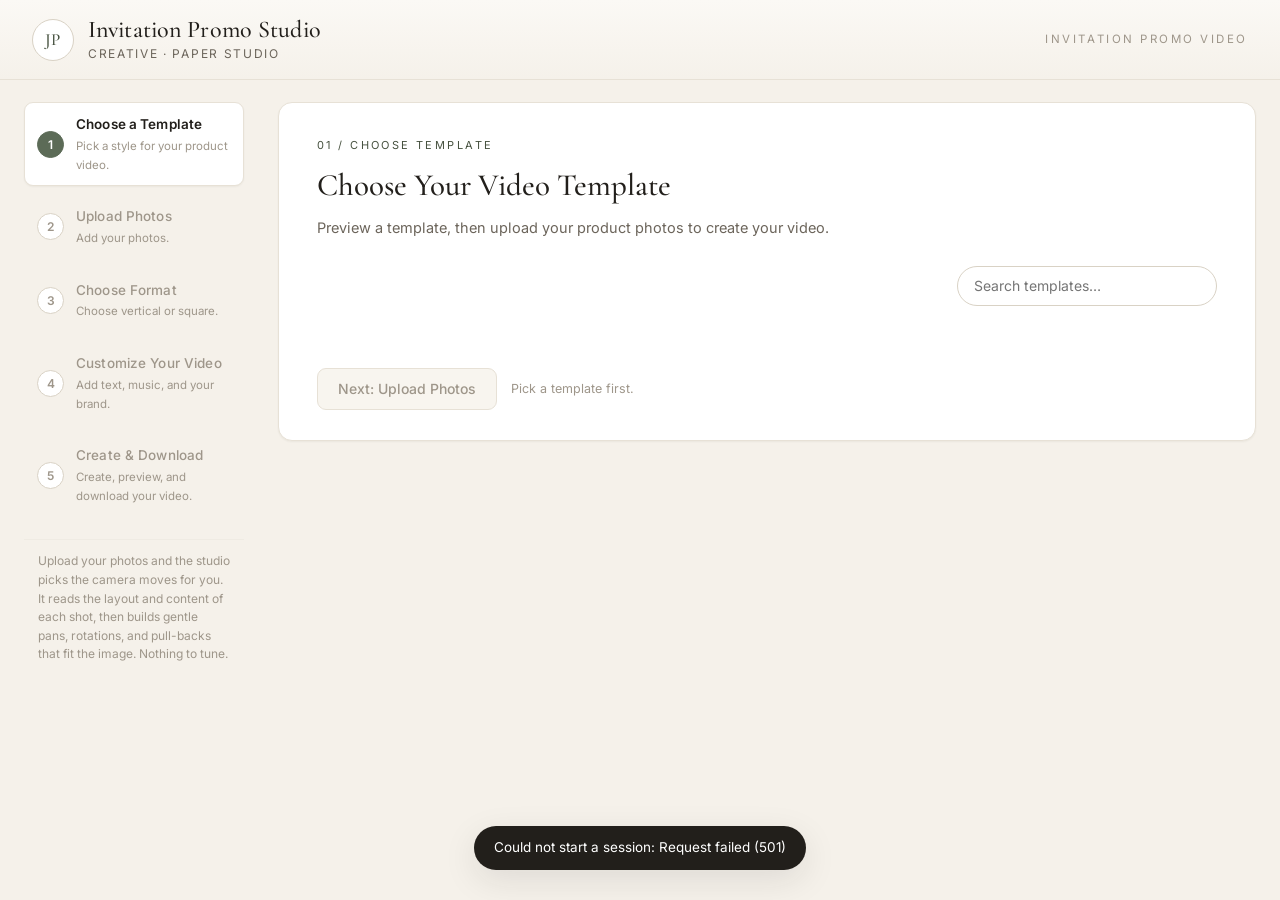
==== commit 830f4944: "feat: unify text layer with Beat-Synced for all fonts (Great Vibes size fix); auto word-wrap; move c" ====
--- a/static/index.html
+++ b/static/index.html
@@ -85,9 +85,10 @@
       <h2>Choose Your Video Template</h2>
       <p class="lede">Preview a template, then upload your product photos to create your video.</p>
 
+      <!-- 2026-11-12 用户：搜索框在上、分类 chips 在下（分类移到搜索框下面）。 -->
       <div class="tpl-bar">
+        <input class="tpl-search" id="tplSearch" type="search" placeholder="Search templates&hellip;" aria-label="Search templates">
         <div class="tpl-chips" id="tplChips"></div>
-        <input class="tpl-search" id="tplSearch" type="search" placeholder="Search templates&hellip;" aria-label="Search templates">
       </div>
 
       <div class="tpl-grid" id="tplGrid"></div>
@@ -201,7 +202,7 @@
           </div>
           <div id="capFieldsMulti" hidden>
             <label class="field"><span>Collection title · shown on the opening board</span>
-              <input id="colTitle" type="text" maxlength="60" placeholder="Our Collection"></label>
+              <input id="colTitle" type="text" maxlength="50" placeholder="Our Collection"></label>
           </div>
           <div id="capFieldsGrid" hidden>
             <div style="display:flex;gap:12px;flex-wrap:wrap">
@@ -234,6 +235,10 @@
             <label class="field"><span>On-screen caption · italic, shown throughout &mdash; leave blank for the default</span>
               <input id="fcText" type="text" maxlength="60" placeholder="the details, the day"></label>
           </div>
+          <div id="capFieldsZoom" hidden>
+            <label class="field"><span>Collection title · dark serif on white bars, shown at the opening &mdash; leave blank for the default (use · to split two lines)</span>
+              <input id="zpText" type="text" maxlength="120" placeholder="2027 New Collection · Laser cut invites"></label>
+          </div>
           <div id="capFieldsCin" hidden>
             <label class="field"><span>On-screen caption · italic, shown throughout &mdash; leave blank for the default</span>
               <input id="cinText" type="text" maxlength="60" placeholder="the details, the day"></label>
@@ -268,7 +273,8 @@
         </div>
         <div class="subcard-body" id="voFields" hidden>
           <label class="field"><span>Key product detail</span>
-            <input id="voSelling" type="text" maxlength="80" placeholder="hot-foil stamping on textured cotton paper"></label>
+            <input id="voSelling" type="text" maxlength="150" placeholder="hot-foil stamping on textured cotton paper">
+            <span class="char-count" id="voSellingCount" style="float:right;font-size:11px;color:var(--ink-3)">0 / 150</span></label>
           <label class="field"><span>Call to action</span>
             <select id="voCta" style="width:100%;max-width:420px">
               <option value="view">See the full collection</option>
@@ -403,11 +409,20 @@
 
 <div class="toast" id="toast" hidden></div>
 
-<!-- uploaded-photo preview lightbox（2026-11-03：上传图片点击放大预览） -->
+<!-- uploaded-photo preview lightbox（2026-11-03 点击放大；2026-11-12 滚轮/按钮二次缩放 + 拖拽平移） -->
 <div class="mask" id="photoLightbox" hidden>
-  <div class="lb">
+  <div class="lb lb-photo">
     <button class="lb-x" id="photoLbClose" type="button" title="Close">&times;</button>
-    <img id="photoLbImg" alt="">
+    <div class="lb-viewport" id="photoLbViewport">
+      <img id="photoLbImg" alt="" draggable="false">
+    </div>
+    <div class="lb-zoombar">
+      <button class="lb-zbtn" id="photoZoomOut" type="button" title="Zoom out">&minus;</button>
+      <span id="photoZoomLabel">100%</span>
+      <button class="lb-zbtn" id="photoZoomIn" type="button" title="Zoom in">+</button>
+      <button class="lb-zbtn lb-zreset" id="photoZoomReset" type="button" title="Fit to window">Fit</button>
+      <span class="lb-hint">Scroll to zoom &middot; drag to pan &middot; double-click to toggle</span>
+    </div>
   </div>
 </div>
 
--- a/static/studio.css
+++ b/static/studio.css
@@ -416,6 +416,15 @@
 .btn-primary:disabled, .btn:disabled {
   background: var(--surface-sunk); border-color: var(--line); color: var(--ink-3); cursor: not-allowed;
 }
+/* 2026-11-10 user①：选模板后引导用户点击底部 Next 按钮的脉冲高亮 */
+@keyframes btnPulse {
+  0%, 100% { transform: scale(1); }
+  50% { transform: scale(1.05); box-shadow: 0 8px 22px rgba(170,122,76,.35); }
+}
+.btn-primary.pulse-on {
+  animation: btnPulse 1.4s ease-in-out 2;
+  outline: 2px solid var(--accent); outline-offset: 3px;
+}
 .btn-quiet { background: none; border-color: transparent; color: var(--ink-2); }
 .btn-quiet:hover { background: var(--surface-sunk); border-color: var(--line); color: var(--ink); }
 
@@ -567,6 +576,39 @@
 }
 .lb-x:hover { color: var(--ink); }
 .lb-cap { margin-top: 12px; text-align: center; color: #fff; font-size: 12.5px; opacity: .9; }
+
+/* ---------------- 2026-11-12 上传照片预览：可再次放大 ----------------
+   1x = 适应窗口；滚轮 / +− / 单击图片放大到 5x；放大后可拖拽平移；
+   双击在 1x 与 2x 间切换；Fit 复位。viewport 固定高度，img 用 transform 缩放，
+   不撑破弹窗（.lb img 的通用样式在这里用更高特异性覆盖）。 */
+.lb-photo { max-width: min(1100px, 94vw); width: 100%; }
+#photoLbViewport {
+  position: relative; overflow: hidden;
+  height: min(74vh, 780px);
+  display: flex; align-items: center; justify-content: center;
+  background: rgba(0, 0, 0, .38); border-radius: var(--radius-sm);
+}
+#photoLbViewport img {
+  max-width: 100%; max-height: 100%; width: auto; height: auto;
+  display: block; margin: 0; border-radius: 0; background: transparent;
+  box-shadow: none; cursor: zoom-in; user-select: none;
+  -webkit-user-drag: none; touch-action: none; will-change: transform;
+}
+#photoLbViewport img.zoomed { cursor: grab; }
+#photoLbViewport img.dragging { cursor: grabbing; }
+.lb-zoombar {
+  display: flex; align-items: center; justify-content: center; gap: 8px;
+  margin-top: 10px; color: #fff; flex-wrap: wrap;
+}
+#photoZoomLabel { min-width: 54px; text-align: center; font-size: 12.5px; font-variant-numeric: tabular-nums; }
+.lb-zbtn {
+  min-width: 32px; height: 30px; padding: 0 9px; border-radius: 8px;
+  border: 1px solid rgba(255,255,255,.35); background: rgba(255,255,255,.14);
+  color: #fff; font: inherit; font-size: 15px; line-height: 1; cursor: pointer;
+}
+.lb-zbtn:hover { background: rgba(255,255,255,.28); }
+.lb-zreset { font-size: 12px; }
+.lb-hint { font-size: 12px; opacity: .72; margin-left: 6px; }
 
 @media (max-width: 860px) {
   .top { padding: 14px 18px; }
@@ -588,7 +630,8 @@
 /* ============================================================================
    STEP 1 · 模版库
    ========================================================================== */
-.tpl-bar { display: flex; align-items: center; gap: 14px; flex-wrap: wrap; margin: 4px 0 22px; }
+/* 2026-11-12 用户：搜索框独占第一行（右对齐），分类 chips 在其下方整行。 */
+.tpl-bar { display: flex; flex-direction: column; align-items: stretch; gap: 12px; margin: 4px 0 22px; }
 .tpl-chips { display: flex; gap: 8px; flex-wrap: wrap; }
 .chip {
   font: inherit; font-size: 13.5px; color: var(--ink-2);
@@ -600,7 +643,8 @@
 .tpl-search {
   font: inherit; font-size: 14px; color: var(--ink);
   background: var(--surface); border: 1px solid var(--line-strong);
-  border-radius: 999px; padding: 8px 16px; min-width: 200px; margin-left: auto;
+  border-radius: 999px; padding: 8px 16px;
+  width: min(100%, 260px); align-self: flex-end; margin-left: 0;
 }
 .tpl-search:focus { outline: 2px solid var(--accent-tint); border-color: var(--accent); }
 
@@ -736,7 +780,13 @@
 .font-preview[data-font="serif"]  span { font-family: "Cormorant SemiBold", serif; }
 .font-preview[data-font="italic"] span { font-family: "Cormorant SemiBoldItalic", serif; }
 .font-preview[data-font="light"]  span { font-family: "Cormorant MediumItalic", serif; }
-.font-preview[data-font="script"] span { font-family: "Great Vibes", cursive; font-size: 32px; }
+/* 2026-11-12：Great Vibes 的 x-height 远小于 Cormorant，同样的 px 看起来小一截；
+   预览按可见字高放大到与其它字体同等观感（视频里所有字体已统一用
+   core.textlayer 的同一字号数值，不再走 ASS 补偿）。 */
+.font-preview[data-font="script"] span { font-family: "Great Vibes", cursive; font-size: 44px; line-height: 1.05; }
 
 /* 上传照片缩略图：可点击放大预览 */
 .photos .thumb img { cursor: zoom-in; }
+
+/* 2026-11-10 user：必填字段校验未通过时的高亮 */
+input.bad, textarea.bad { border-color: var(--bad) !important; box-shadow: 0 0 0 2px rgba(211,47,47,.18); }
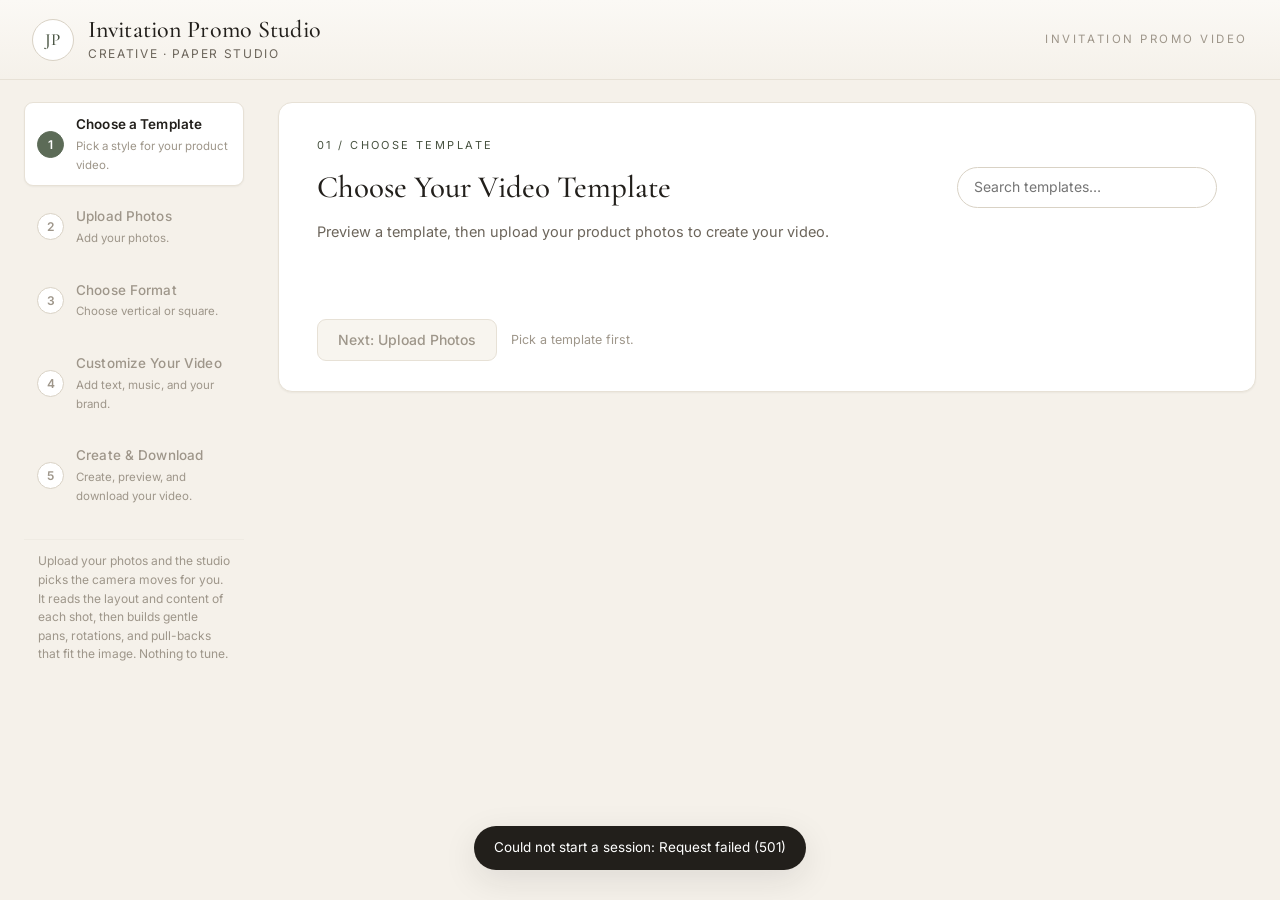
==== commit 7439fa74: "feat: merge New Arrivals + Top Picks into New & Featured; rename Products to Product Showcase; put s" ====
--- a/static/index.html
+++ b/static/index.html
@@ -82,12 +82,14 @@
   <main class="main">
     <section class="card step" id="step1">
       <div class="eyebrow">01 / Choose template</div>
-      <h2>Choose Your Video Template</h2>
+      <!-- 2026-11-13 用户：标题与搜索框同一行（搜索框右上），分类 chips 单独一行。 -->
+      <div class="step-head">
+        <h2>Choose Your Video Template</h2>
+        <input class="tpl-search" id="tplSearch" type="search" placeholder="Search templates&hellip;" aria-label="Search templates">
+      </div>
       <p class="lede">Preview a template, then upload your product photos to create your video.</p>
 
-      <!-- 2026-11-12 用户：搜索框在上、分类 chips 在下（分类移到搜索框下面）。 -->
       <div class="tpl-bar">
-        <input class="tpl-search" id="tplSearch" type="search" placeholder="Search templates&hellip;" aria-label="Search templates">
         <div class="tpl-chips" id="tplChips"></div>
       </div>
 
--- a/static/studio.css
+++ b/static/studio.css
@@ -621,6 +621,8 @@
   .rail-item .sub { display: none; }
   .card { padding: 24px 20px; }
   .step h2 { font-size: 25px; }
+  .step-head { gap: 12px; }
+  .tpl-search { width: 100%; margin-left: 0; }
   .photos { grid-template-columns: repeat(3, minmax(0, 1fr)); }
   /* 窄屏：多模版时缩到两列以内；单模版保持「封面 + 说明」横排（上面 .single 规则） */
   .tpl-grid { grid-template-columns: repeat(auto-fill, minmax(160px, 1fr)); gap: 14px; }
@@ -630,8 +632,11 @@
 /* ============================================================================
    STEP 1 · 模版库
    ========================================================================== */
-/* 2026-11-12 用户：搜索框独占第一行（右对齐），分类 chips 在其下方整行。 */
-.tpl-bar { display: flex; flex-direction: column; align-items: stretch; gap: 12px; margin: 4px 0 22px; }
+/* 2026-11-13 用户：标题与搜索框同一行（右上），分类 chips 单独一行。 */
+.step-head { display: flex; align-items: center; justify-content: space-between; gap: 16px; flex-wrap: wrap; }
+.step-head h2 { margin-bottom: 0; }
+.step-head + .lede { margin-top: 12px; }
+.tpl-bar { display: flex; flex-direction: column; align-items: stretch; gap: 12px; margin: 0 0 22px; }
 .tpl-chips { display: flex; gap: 8px; flex-wrap: wrap; }
 .chip {
   font: inherit; font-size: 13.5px; color: var(--ink-2);
@@ -644,7 +649,7 @@
   font: inherit; font-size: 14px; color: var(--ink);
   background: var(--surface); border: 1px solid var(--line-strong);
   border-radius: 999px; padding: 8px 16px;
-  width: min(100%, 260px); align-self: flex-end; margin-left: 0;
+  width: min(100%, 260px); align-self: center; margin-left: auto;
 }
 .tpl-search:focus { outline: 2px solid var(--accent-tint); border-color: var(--accent); }
 
@@ -684,6 +689,9 @@
   overflow: hidden;
 }
 .tpl-thumb video { width: 100%; height: 100%; object-fit: contain; display: block; background: #111; }
+/* 2026-11-12 用户①：封面图优先——卡片默认显示海报 <img>（秒开、不发黑），
+   悬停/预览时才按需加载示例视频；img 与 video 同一份填充规则。 */
+.tpl-thumb img { width: 100%; height: 100%; object-fit: contain; display: block; background: #111; }
 .tpl-play {
   position: absolute; right: 10px; bottom: 10px; width: 38px; height: 38px; border-radius: 50%;
   border: 1px solid rgba(255,255,255,.7); background: rgba(34,31,27,.55); color: #fff;
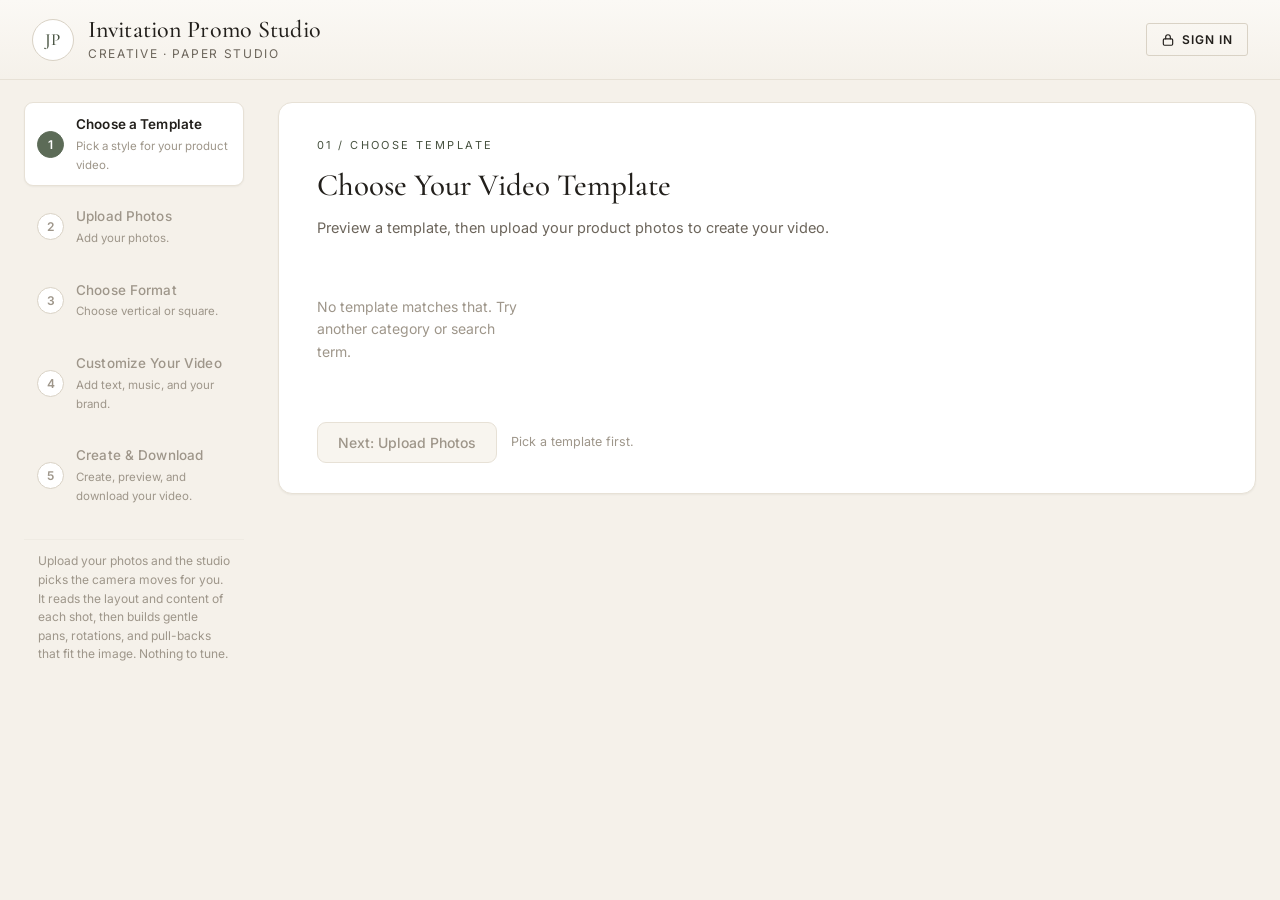
==== commit ba0e7405: "feat: full account-enabled studio (login, quota ledger, records, admin view) - sanitized" ====
--- a/static/index.html
+++ b/static/index.html
@@ -1,5 +1,5 @@
 <!DOCTYPE html>
-<html lang="en">
+<html data-auth="out" lang="en">
 <head>
 <meta charset="UTF-8">
 <meta name="viewport" content="width=device-width, initial-scale=1.0">
@@ -19,7 +19,6 @@
       <p>Creative &middot; Paper Studio</p>
     </div>
   </div>
-  <span class="top-tag">Invitation Promo Video</span>
   <!-- 2026-11-04：Studio setup 入口从前台隐藏（ARK key 等配置走 config.json，
        弹窗标记保留，JS 绑定不受影响） -->
   <button class="setup-btn" id="btnSetup" type="button" title="Studio setup" aria-label="Studio setup"
@@ -257,6 +256,37 @@
             <label class="field"><span>Opening title &middot; italic serif, shown for 1 second &mdash; leave blank for the default</span>
               <input id="bwText" type="text" maxlength="60" placeholder="details ...incoming"></label>
           </div>
+          <div id="capFieldsBa" hidden>
+            <div style="display:flex;gap:12px;flex-wrap:wrap">
+              <label class="field" style="flex:1 1 200px"><span>First title &middot; shown on the mock-up photo &mdash; leave blank for the default</span>
+                <input id="baTitle" type="text" maxlength="40" placeholder="Mock Up"></label>
+              <label class="field" style="flex:1 1 200px"><span>Label &middot; shown on every following photo &mdash; leave blank for the default</span>
+                <input id="baLabel" type="text" maxlength="40" placeholder="Finished Invitation"></label>
+            </div>
+          </div>
+        </div>
+      </div>
+
+      <!-- Block 1b · Colour swatches（Moodboard Showcase 专用，2026-11-25） -->
+      <div class="subcard" id="subMbColors" hidden>
+        <div class="subcard-head">
+          <span class="subcard-no">1</span>
+          <div class="subcard-titles">
+            <div class="subcard-title">Colour swatches</div>
+            <div class="subcard-sub">Four dots sit on the corner of your hero card &mdash; tap to fine-tune any shade.</div>
+          </div>
+        </div>
+        <div class="subcard-body">
+          <div id="mbSwatches" style="display:flex;flex-direction:row;flex-wrap:wrap;gap:12px;align-items:center"></div>
+          <div style="margin-top:12px;display:flex;gap:8px;align-items:center;flex-wrap:wrap">
+            <input id="mbPaletteText" type="text" placeholder="Type a palette, e.g. Navy Blue &amp; Gold" maxlength="80"
+                   style="flex:1 1 200px;min-width:180px;padding:9px 12px;border:1px solid #ddd;border-radius:10px;font-size:13px;outline:none" />
+            <button class="btn btn-quiet" id="mbApplyText" type="button" style="margin:0">Apply</button>
+          </div>
+          <div style="margin-top:10px;display:flex;gap:12px;align-items:center;flex-wrap:wrap">
+            <button class="btn btn-quiet" id="mbRedetect" type="button" style="margin:0">Detect colours again</button>
+            <span class="hint" style="margin:0">Read from your photos &mdash; pick shades that match your stationery.</span>
+          </div>
         </div>
       </div>
 
@@ -439,5 +469,6 @@
 </div>
 
 <script src="/static/studio.js"></script>
+    <script src="/static/authcheck.js" defer></script>
 </body>
 </html>
